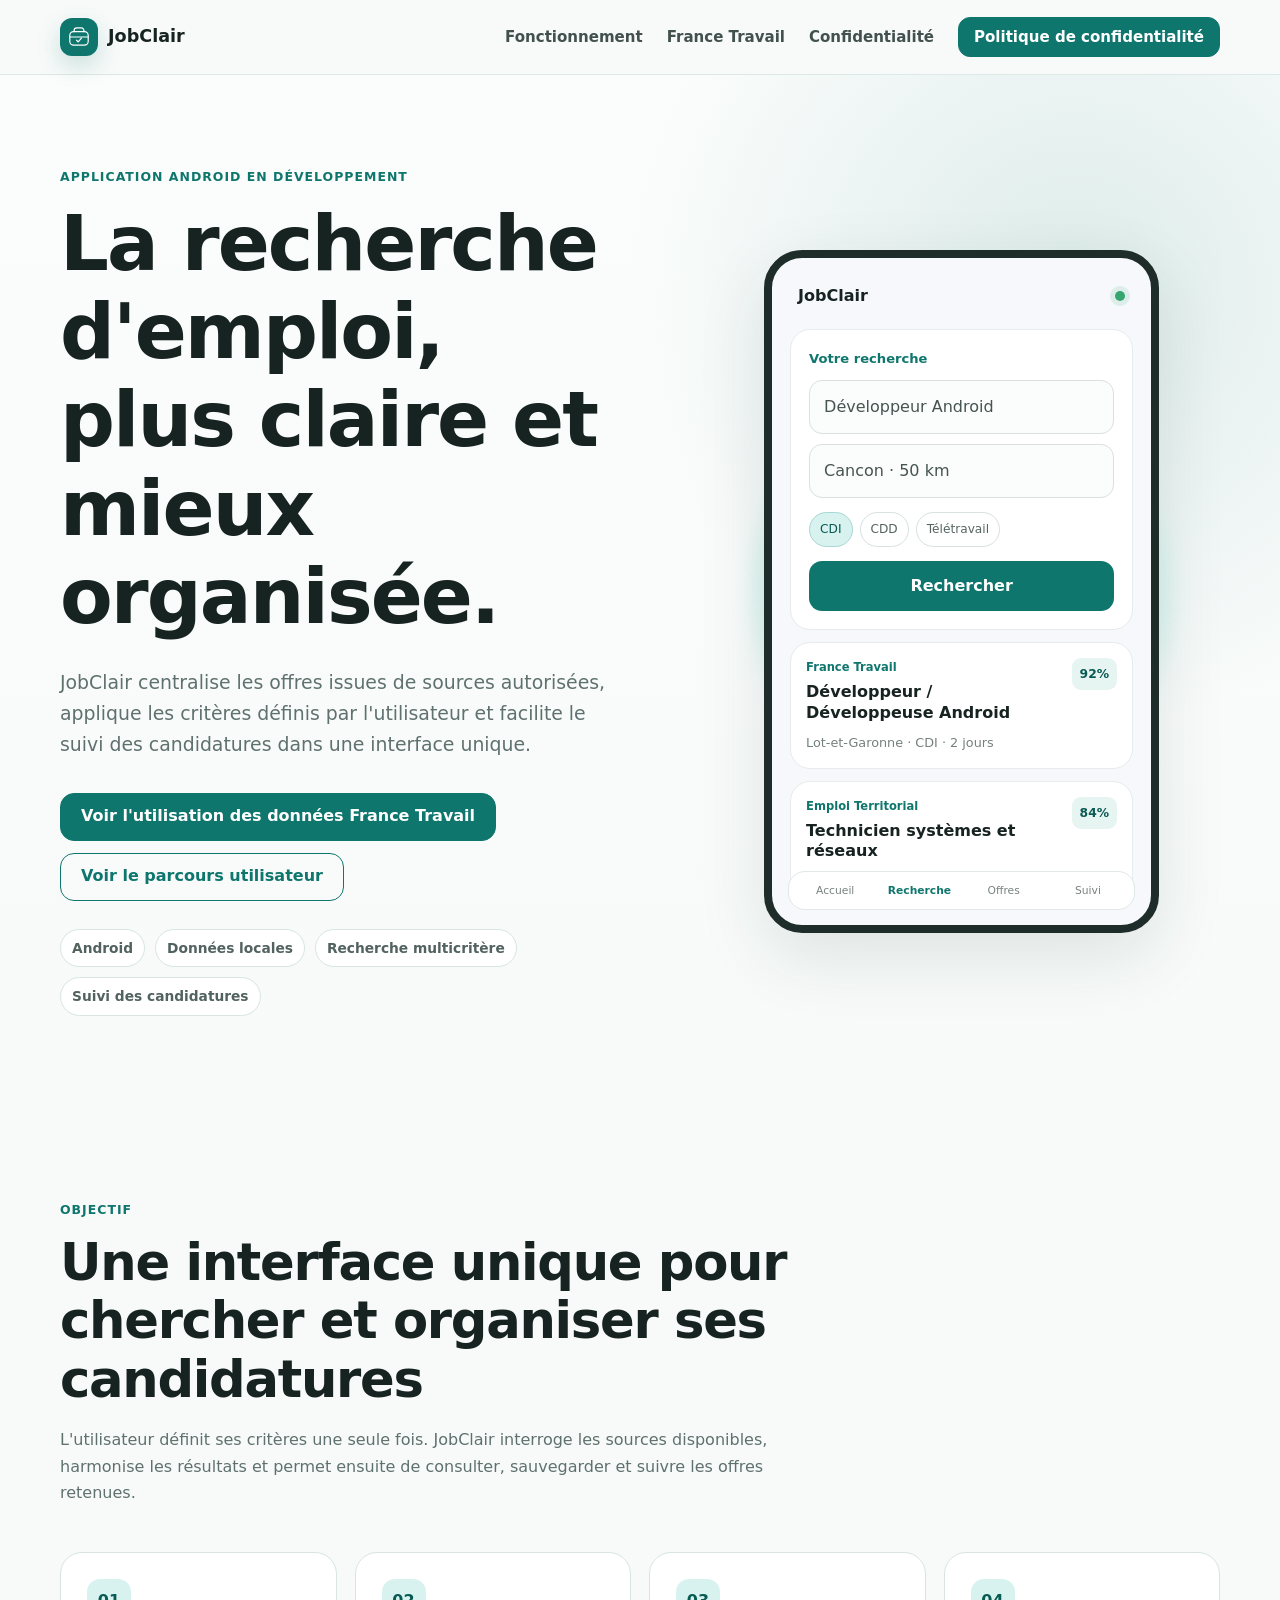
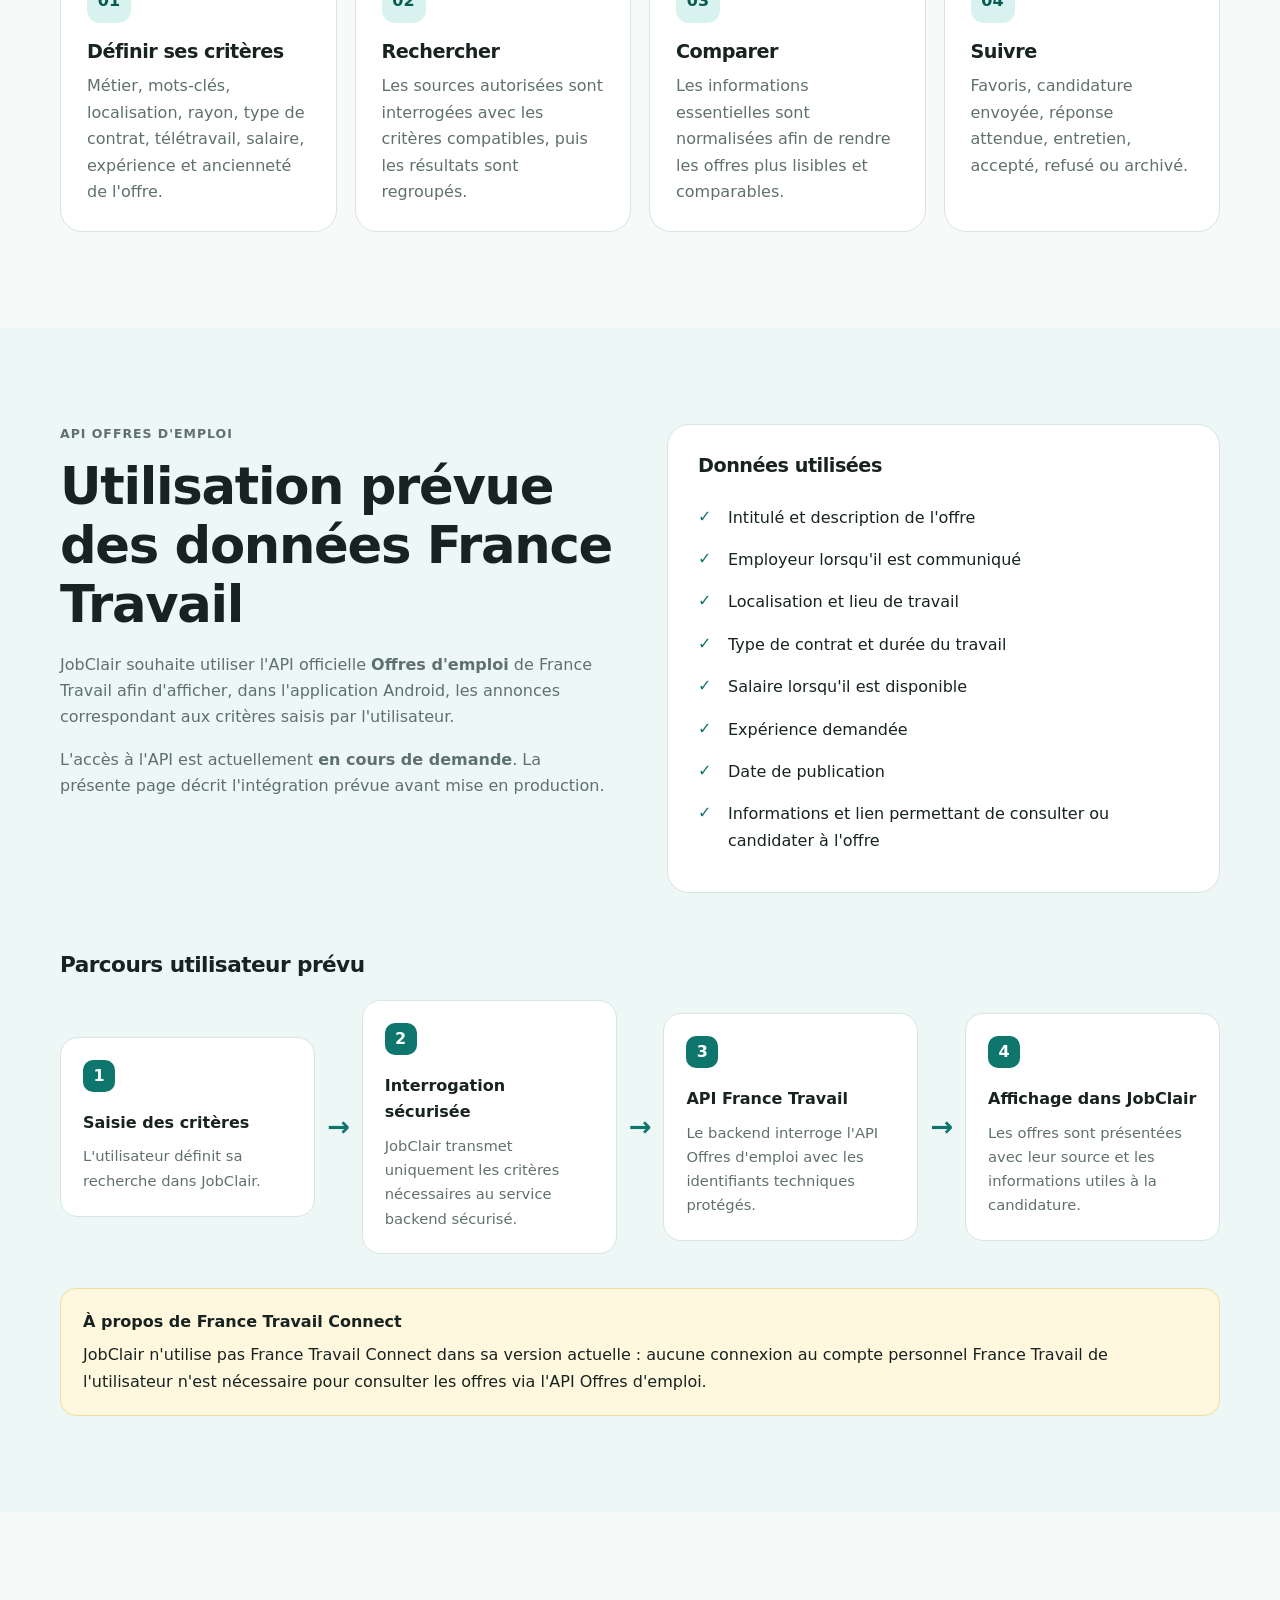
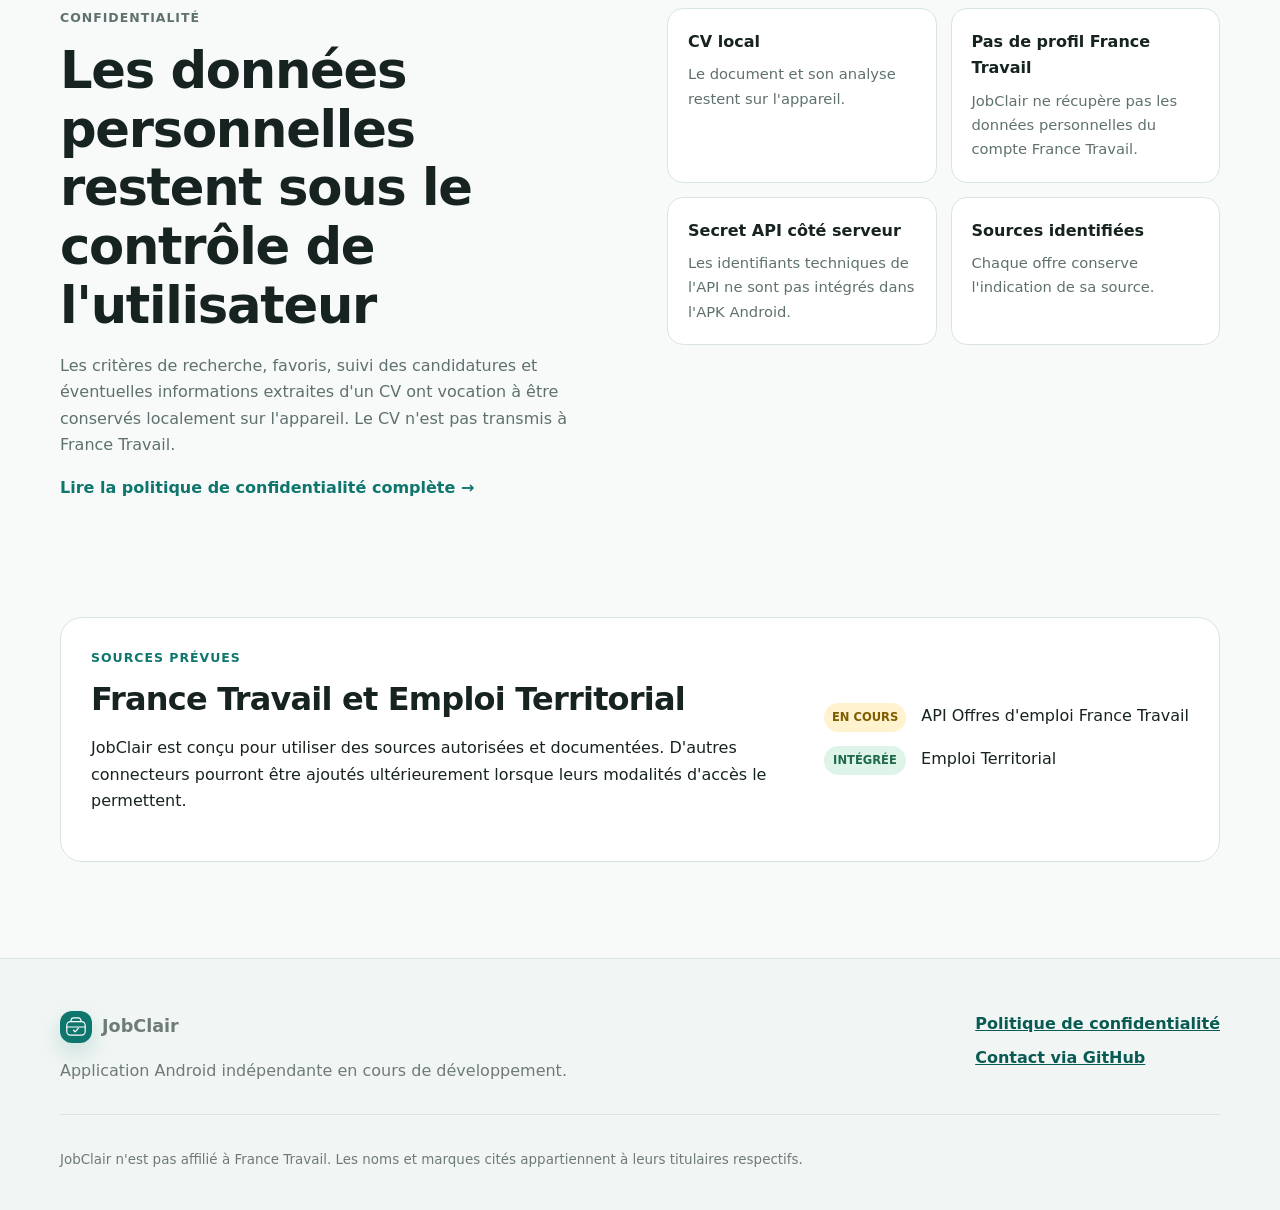
==== index.html @ 3739b8cf "Add files via upload" ====
<!doctype html>
<html lang="fr">
<head>
  <meta charset="utf-8" />
  <meta name="viewport" content="width=device-width, initial-scale=1" />
  <meta name="description" content="JobClair est une application Android en cours de développement destinée à centraliser, filtrer et suivre les offres d'emploi issues de sources autorisées." />
  <meta name="theme-color" content="#0F766E" />
  <meta property="og:title" content="JobClair — Assistant de recherche d'emploi" />
  <meta property="og:description" content="Une application Android pour centraliser, filtrer et suivre les offres d'emploi." />
  <meta property="og:type" content="website" />
  <title>JobClair — Assistant de recherche d'emploi</title>
  <link rel="icon" href="assets/favicon.svg" type="image/svg+xml" />
  <link rel="stylesheet" href="styles.css" />
</head>
<body>
  <a class="skip-link" href="#main">Aller au contenu</a>

  <header class="site-header">
    <div class="container nav">
      <a class="brand" href="./" aria-label="Accueil JobClair">
        <span class="brand-mark" aria-hidden="true">
          <svg viewBox="0 0 48 48" role="img">
            <path d="M15 14v-2.2A4.8 4.8 0 0 1 19.8 7h8.4A4.8 4.8 0 0 1 33 11.8V14" />
            <rect x="7" y="14" width="34" height="25" rx="7" />
            <path d="M7 24h34" />
            <path d="m19.5 30 3 3 6-7" />
          </svg>
        </span>
        <span>JobClair</span>
      </a>

      <nav aria-label="Navigation principale">
        <a href="#fonctionnement">Fonctionnement</a>
        <a href="#france-travail">France Travail</a>
        <a href="#confidentialite">Confidentialité</a>
        <a class="button button-small" href="privacy.html">Politique de confidentialité</a>
      </nav>
    </div>
  </header>

  <main id="main">
    <section class="hero">
      <div class="container hero-grid">
        <div>
          <p class="eyebrow">Application Android en développement</p>
          <h1>La recherche d'emploi, plus claire et mieux organisée.</h1>
          <p class="lead">
            JobClair centralise les offres issues de sources autorisées, applique les critères définis par l'utilisateur
            et facilite le suivi des candidatures dans une interface unique.
          </p>

          <div class="hero-actions">
            <a class="button" href="#france-travail">Voir l'utilisation des données France Travail</a>
            <a class="button button-secondary" href="#parcours">Voir le parcours utilisateur</a>
          </div>

          <div class="trust-row" aria-label="Caractéristiques principales">
            <span>Android</span>
            <span>Données locales</span>
            <span>Recherche multicritère</span>
            <span>Suivi des candidatures</span>
          </div>
        </div>

        <div class="phone-wrap" aria-label="Maquette de l'application JobClair">
          <div class="phone">
            <div class="phone-top">
              <span>JobClair</span>
              <span class="status-dot" title="Interface de démonstration"></span>
            </div>

            <div class="app-card">
              <p class="app-label">Votre recherche</p>
              <div class="fake-input">Développeur Android</div>
              <div class="fake-input">Cancon · 50 km</div>
              <div class="chip-row">
                <span class="chip active">CDI</span>
                <span class="chip">CDD</span>
                <span class="chip">Télétravail</span>
              </div>
              <div class="search-button">Rechercher</div>
            </div>

            <div class="result-card">
              <div>
                <p class="source">France Travail</p>
                <strong>Développeur / Développeuse Android</strong>
                <p class="meta">Lot-et-Garonne · CDI · 2 jours</p>
              </div>
              <span class="score">92%</span>
            </div>

            <div class="result-card">
              <div>
                <p class="source">Emploi Territorial</p>
                <strong>Technicien systèmes et réseaux</strong>
                <p class="meta">Nouvelle-Aquitaine · Temps complet</p>
              </div>
              <span class="score">84%</span>
            </div>

            <div class="bottom-nav">
              <span>Accueil</span>
              <span class="selected">Recherche</span>
              <span>Offres</span>
              <span>Suivi</span>
            </div>
          </div>
        </div>
      </div>
    </section>

    <section id="fonctionnement" class="section">
      <div class="container">
        <div class="section-heading">
          <p class="eyebrow">Objectif</p>
          <h2>Une interface unique pour chercher et organiser ses candidatures</h2>
          <p>
            L'utilisateur définit ses critères une seule fois. JobClair interroge les sources disponibles,
            harmonise les résultats et permet ensuite de consulter, sauvegarder et suivre les offres retenues.
          </p>
        </div>

        <div class="feature-grid">
          <article class="feature">
            <span class="number">01</span>
            <h3>Définir ses critères</h3>
            <p>Métier, mots-clés, localisation, rayon, type de contrat, télétravail, salaire, expérience et ancienneté de l'offre.</p>
          </article>
          <article class="feature">
            <span class="number">02</span>
            <h3>Rechercher</h3>
            <p>Les sources autorisées sont interrogées avec les critères compatibles, puis les résultats sont regroupés.</p>
          </article>
          <article class="feature">
            <span class="number">03</span>
            <h3>Comparer</h3>
            <p>Les informations essentielles sont normalisées afin de rendre les offres plus lisibles et comparables.</p>
          </article>
          <article class="feature">
            <span class="number">04</span>
            <h3>Suivre</h3>
            <p>Favoris, candidature envoyée, réponse attendue, entretien, accepté, refusé ou archivé.</p>
          </article>
        </div>
      </div>
    </section>

    <section id="france-travail" class="section section-tinted">
      <div class="container split">
        <div>
          <p class="eyebrow">API Offres d'emploi</p>
          <h2>Utilisation prévue des données France Travail</h2>
          <p>
            JobClair souhaite utiliser l'API officielle <strong>Offres d'emploi</strong> de France Travail afin
            d'afficher, dans l'application Android, les annonces correspondant aux critères saisis par l'utilisateur.
          </p>
          <p>
            L'accès à l'API est actuellement <strong>en cours de demande</strong>. La présente page décrit
            l'intégration prévue avant mise en production.
          </p>
        </div>

        <div class="info-card">
          <h3>Données utilisées</h3>
          <ul class="check-list">
            <li>Intitulé et description de l'offre</li>
            <li>Employeur lorsqu'il est communiqué</li>
            <li>Localisation et lieu de travail</li>
            <li>Type de contrat et durée du travail</li>
            <li>Salaire lorsqu'il est disponible</li>
            <li>Expérience demandée</li>
            <li>Date de publication</li>
            <li>Informations et lien permettant de consulter ou candidater à l'offre</li>
          </ul>
        </div>
      </div>

      <div class="container flow" id="parcours">
        <h3>Parcours utilisateur prévu</h3>
        <div class="flow-grid">
          <div class="flow-step">
            <span>1</span>
            <strong>Saisie des critères</strong>
            <p>L'utilisateur définit sa recherche dans JobClair.</p>
          </div>
          <div class="flow-arrow" aria-hidden="true">→</div>
          <div class="flow-step">
            <span>2</span>
            <strong>Interrogation sécurisée</strong>
            <p>JobClair transmet uniquement les critères nécessaires au service backend sécurisé.</p>
          </div>
          <div class="flow-arrow" aria-hidden="true">→</div>
          <div class="flow-step">
            <span>3</span>
            <strong>API France Travail</strong>
            <p>Le backend interroge l'API Offres d'emploi avec les identifiants techniques protégés.</p>
          </div>
          <div class="flow-arrow" aria-hidden="true">→</div>
          <div class="flow-step">
            <span>4</span>
            <strong>Affichage dans JobClair</strong>
            <p>Les offres sont présentées avec leur source et les informations utiles à la candidature.</p>
          </div>
        </div>
      </div>

      <div class="container notice">
        <strong>À propos de France Travail Connect</strong>
        <p>
          JobClair n'utilise pas France Travail Connect dans sa version actuelle : aucune connexion au compte personnel
          France Travail de l'utilisateur n'est nécessaire pour consulter les offres via l'API Offres d'emploi.
        </p>
      </div>
    </section>

    <section id="confidentialite" class="section">
      <div class="container split">
        <div>
          <p class="eyebrow">Confidentialité</p>
          <h2>Les données personnelles restent sous le contrôle de l'utilisateur</h2>
          <p>
            Les critères de recherche, favoris, suivi des candidatures et éventuelles informations extraites d'un CV
            ont vocation à être conservés localement sur l'appareil. Le CV n'est pas transmis à France Travail.
          </p>
          <a class="text-link" href="privacy.html">Lire la politique de confidentialité complète →</a>
        </div>

        <div class="privacy-grid">
          <div class="mini-card">
            <strong>CV local</strong>
            <p>Le document et son analyse restent sur l'appareil.</p>
          </div>
          <div class="mini-card">
            <strong>Pas de profil France Travail</strong>
            <p>JobClair ne récupère pas les données personnelles du compte France Travail.</p>
          </div>
          <div class="mini-card">
            <strong>Secret API côté serveur</strong>
            <p>Les identifiants techniques de l'API ne sont pas intégrés dans l'APK Android.</p>
          </div>
          <div class="mini-card">
            <strong>Sources identifiées</strong>
            <p>Chaque offre conserve l'indication de sa source.</p>
          </div>
        </div>
      </div>
    </section>

    <section class="section compact-section">
      <div class="container source-card">
        <div>
          <p class="eyebrow">Sources prévues</p>
          <h2>France Travail et Emploi Territorial</h2>
          <p>
            JobClair est conçu pour utiliser des sources autorisées et documentées. D'autres connecteurs pourront être ajoutés
            ultérieurement lorsque leurs modalités d'accès le permettent.
          </p>
        </div>
        <div class="status-list">
          <div><span class="badge pending">En cours</span> API Offres d'emploi France Travail</div>
          <div><span class="badge ready">Intégrée</span> Emploi Territorial</div>
        </div>
      </div>
    </section>
  </main>

  <footer class="footer">
    <div class="container footer-grid">
      <div>
        <a class="brand" href="./">
          <span class="brand-mark small" aria-hidden="true">
            <svg viewBox="0 0 48 48">
              <path d="M15 14v-2.2A4.8 4.8 0 0 1 19.8 7h8.4A4.8 4.8 0 0 1 33 11.8V14" />
              <rect x="7" y="14" width="34" height="25" rx="7" />
              <path d="M7 24h34" />
              <path d="m19.5 30 3 3 6-7" />
            </svg>
          </span>
          <span>JobClair</span>
        </a>
        <p>Application Android indépendante en cours de développement.</p>
      </div>
      <div class="footer-links">
        <a href="privacy.html">Politique de confidentialité</a>
        <a href="https://github.com/OzyXel" rel="noopener noreferrer">Contact via GitHub</a>
      </div>
    </div>
    <div class="container legal">
      <p>
        JobClair n'est pas affilié à France Travail. Les noms et marques cités appartiennent à leurs titulaires respectifs.
      </p>
    </div>
  </footer>
</body>
</html>
---- styles.css ----
:root {
  --bg: #f7faf9;
  --surface: #ffffff;
  --surface-soft: #edf7f5;
  --surface-blue: #eef4ff;
  --text: #172321;
  --muted: #5f716e;
  --border: #d8e5e2;
  --brand: #0f766e;
  --brand-dark: #0a5a54;
  --brand-light: #d8f3ef;
  --blue: #315b9b;
  --shadow: 0 24px 70px rgba(20, 50, 46, .11);
  --radius: 22px;
  --max: 1160px;
}

* { box-sizing: border-box; }

html {
  scroll-behavior: smooth;
  scroll-padding-top: 90px;
}

body {
  margin: 0;
  font-family: Inter, ui-sans-serif, system-ui, -apple-system, BlinkMacSystemFont, "Segoe UI", sans-serif;
  color: var(--text);
  background: var(--bg);
  line-height: 1.65;
  -webkit-font-smoothing: antialiased;
}

a { color: inherit; }

.container {
  width: min(calc(100% - 40px), var(--max));
  margin-inline: auto;
}

.skip-link {
  position: absolute;
  top: -100px;
  left: 16px;
  z-index: 999;
  background: var(--text);
  color: white;
  padding: 10px 16px;
  border-radius: 10px;
}

.skip-link:focus { top: 16px; }

.site-header {
  position: sticky;
  top: 0;
  z-index: 100;
  backdrop-filter: blur(16px);
  background: rgba(247, 250, 249, .88);
  border-bottom: 1px solid rgba(216, 229, 226, .8);
}

.nav {
  min-height: 74px;
  display: flex;
  align-items: center;
  justify-content: space-between;
  gap: 20px;
}

.brand {
  display: inline-flex;
  align-items: center;
  gap: 10px;
  text-decoration: none;
  font-weight: 800;
  font-size: 1.1rem;
}

.brand-mark {
  width: 38px;
  height: 38px;
  border-radius: 12px;
  background: var(--brand);
  display: grid;
  place-items: center;
  box-shadow: 0 10px 24px rgba(15, 118, 110, .2);
}

.brand-mark.small {
  width: 32px;
  height: 32px;
}

.brand-mark svg {
  width: 26px;
  height: 26px;
  fill: none;
  stroke: white;
  stroke-width: 2.2;
  stroke-linecap: round;
  stroke-linejoin: round;
}

.nav nav {
  display: flex;
  gap: 24px;
  align-items: center;
}

.nav nav a {
  text-decoration: none;
  color: #42514e;
  font-weight: 650;
  font-size: .94rem;
}

.nav nav a:hover { color: var(--brand); }

.button {
  display: inline-flex;
  align-items: center;
  justify-content: center;
  min-height: 48px;
  padding: 0 20px;
  border-radius: 14px;
  background: var(--brand);
  color: white !important;
  text-decoration: none;
  font-weight: 750;
  border: 1px solid var(--brand);
  transition: .2s ease;
}

.button:hover {
  background: var(--brand-dark);
  transform: translateY(-1px);
}

.button-secondary {
  background: transparent;
  color: var(--brand) !important;
}

.button-secondary:hover {
  background: var(--brand-light);
}

.button-small {
  min-height: 40px;
  padding: 0 15px;
  border-radius: 12px;
}

.hero {
  padding: 92px 0 88px;
  overflow: hidden;
  background:
    radial-gradient(circle at 84% 20%, rgba(15, 118, 110, .12), transparent 28rem),
    linear-gradient(180deg, #fbfdfc 0%, var(--bg) 100%);
}

.hero-grid {
  display: grid;
  grid-template-columns: 1.05fr .95fr;
  align-items: center;
  gap: 72px;
}

.eyebrow {
  margin: 0 0 12px;
  color: var(--brand);
  font-weight: 800;
  letter-spacing: .08em;
  text-transform: uppercase;
  font-size: .78rem;
}

h1, h2, h3 {
  line-height: 1.15;
  letter-spacing: -.025em;
}

h1 {
  margin: 0;
  max-width: 760px;
  font-size: clamp(2.8rem, 6vw, 5.4rem);
}

h2 {
  margin: 0 0 18px;
  font-size: clamp(2rem, 4vw, 3.25rem);
}

h3 {
  font-size: 1.2rem;
}

.lead {
  margin: 26px 0 0;
  font-size: 1.18rem;
  color: var(--muted);
  max-width: 700px;
}

.hero-actions {
  display: flex;
  flex-wrap: wrap;
  gap: 12px;
  margin-top: 32px;
}

.trust-row {
  display: flex;
  flex-wrap: wrap;
  gap: 10px;
  margin-top: 28px;
}

.trust-row span {
  padding: 7px 11px;
  background: white;
  border: 1px solid var(--border);
  border-radius: 999px;
  color: #52625f;
  font-size: .86rem;
  font-weight: 650;
}

.phone-wrap {
  display: grid;
  place-items: center;
  position: relative;
}

.phone-wrap::before {
  content: "";
  position: absolute;
  width: 420px;
  height: 420px;
  background: var(--brand-light);
  border-radius: 50%;
  filter: blur(10px);
  opacity: .9;
}

.phone {
  width: min(100%, 395px);
  min-height: 680px;
  position: relative;
  z-index: 1;
  padding: 18px;
  border: 8px solid #1e2c2a;
  border-radius: 38px;
  background: #f6f8fb;
  box-shadow: var(--shadow);
}

.phone-top {
  display: flex;
  justify-content: space-between;
  align-items: center;
  padding: 7px 8px 20px;
  font-weight: 800;
}

.status-dot {
  width: 10px;
  height: 10px;
  border-radius: 50%;
  background: #37a56f;
  box-shadow: 0 0 0 5px rgba(55, 165, 111, .13);
}

.app-card, .result-card {
  border-radius: 20px;
  background: white;
  border: 1px solid #e5eceb;
}

.app-card {
  padding: 18px;
}

.app-label, .source {
  margin: 0 0 10px;
  font-weight: 800;
  color: var(--brand);
  font-size: .82rem;
}

.fake-input {
  padding: 13px 14px;
  margin-top: 10px;
  border: 1px solid #d9e1e0;
  border-radius: 13px;
  color: #465451;
  background: #fbfcfc;
}

.chip-row {
  display: flex;
  flex-wrap: wrap;
  gap: 7px;
  margin: 14px 0;
}

.chip {
  padding: 6px 10px;
  border: 1px solid #d7e1df;
  border-radius: 999px;
  font-size: .76rem;
  color: #566562;
}

.chip.active {
  color: var(--brand-dark);
  border-color: #a7d7d1;
  background: var(--brand-light);
}

.search-button {
  margin-top: 12px;
  text-align: center;
  color: white;
  background: var(--brand);
  padding: 12px;
  border-radius: 13px;
  font-weight: 800;
}

.result-card {
  margin-top: 12px;
  padding: 15px;
  display: flex;
  align-items: flex-start;
  justify-content: space-between;
  gap: 14px;
}

.result-card strong {
  display: block;
  line-height: 1.3;
}

.meta {
  margin: 8px 0 0;
  color: #75817f;
  font-size: .8rem;
}

.result-card .source {
  margin-bottom: 5px;
  font-size: .72rem;
}

.score {
  flex: 0 0 auto;
  padding: 6px 8px;
  border-radius: 9px;
  background: #e7f5f2;
  color: var(--brand-dark);
  font-weight: 850;
  font-size: .77rem;
}

.bottom-nav {
  position: absolute;
  inset: auto 16px 15px;
  display: grid;
  grid-template-columns: repeat(4, 1fr);
  gap: 4px;
  background: white;
  padding: 10px 6px;
  border-radius: 17px;
  border: 1px solid #e1e8e7;
  color: #77827f;
  font-size: .67rem;
  text-align: center;
}

.bottom-nav .selected {
  color: var(--brand);
  font-weight: 800;
}

.section {
  padding: 96px 0;
}

.section-tinted {
  background: var(--surface-soft);
}

.section-heading {
  max-width: 780px;
  margin-bottom: 46px;
}

.section-heading > p:last-child,
.split > div > p {
  color: var(--muted);
}

.feature-grid {
  display: grid;
  grid-template-columns: repeat(4, 1fr);
  gap: 18px;
}

.feature {
  background: var(--surface);
  padding: 26px;
  border: 1px solid var(--border);
  border-radius: var(--radius);
}

.feature h3 { margin: 18px 0 10px; }

.feature p {
  margin: 0;
  color: var(--muted);
}

.number {
  display: inline-grid;
  place-items: center;
  width: 44px;
  height: 44px;
  border-radius: 13px;
  background: var(--brand-light);
  color: var(--brand-dark);
  font-weight: 900;
}

.split {
  display: grid;
  grid-template-columns: 1fr 1fr;
  gap: 54px;
  align-items: start;
}

.info-card, .source-card {
  padding: 30px;
  border-radius: var(--radius);
  background: white;
  border: 1px solid var(--border);
}

.info-card h3 { margin-top: 0; }

.check-list {
  list-style: none;
  padding: 0;
  margin: 0;
}

.check-list li {
  position: relative;
  padding: 8px 0 8px 30px;
}

.check-list li::before {
  content: "✓";
  position: absolute;
  left: 0;
  top: 7px;
  color: var(--brand);
  font-weight: 900;
}

.flow {
  margin-top: 60px;
}

.flow > h3 {
  margin-bottom: 22px;
  font-size: 1.35rem;
}

.flow-grid {
  display: grid;
  grid-template-columns: 1fr auto 1fr auto 1fr auto 1fr;
  gap: 12px;
  align-items: center;
}

.flow-step {
  min-height: 180px;
  padding: 22px;
  background: white;
  border: 1px solid var(--border);
  border-radius: 18px;
}

.flow-step span {
  display: grid;
  place-items: center;
  width: 32px;
  height: 32px;
  border-radius: 10px;
  background: var(--brand);
  color: white;
  font-weight: 900;
  margin-bottom: 18px;
}

.flow-step strong {
  display: block;
  margin-bottom: 8px;
}

.flow-step p {
  margin: 0;
  color: var(--muted);
  font-size: .92rem;
}

.flow-arrow {
  color: var(--brand);
  font-size: 1.7rem;
  font-weight: 900;
}

.notice {
  margin-top: 34px;
  padding: 20px 22px;
  border-radius: 16px;
  background: #fff8df;
  border: 1px solid #f1dfa1;
}

.notice p { margin: 7px 0 0; }

.privacy-grid {
  display: grid;
  grid-template-columns: 1fr 1fr;
  gap: 14px;
}

.mini-card {
  padding: 20px;
  background: white;
  border: 1px solid var(--border);
  border-radius: 16px;
}

.mini-card p {
  margin: 7px 0 0;
  color: var(--muted);
  font-size: .92rem;
}

.text-link {
  color: var(--brand);
  font-weight: 800;
  text-decoration: none;
}

.compact-section {
  padding-top: 20px;
}

.source-card {
  display: grid;
  grid-template-columns: 1fr auto;
  gap: 40px;
  align-items: center;
}

.source-card h2 { font-size: 2rem; }

.status-list {
  display: grid;
  gap: 14px;
  min-width: 320px;
}

.badge {
  display: inline-block;
  min-width: 82px;
  margin-right: 10px;
  padding: 5px 8px;
  border-radius: 999px;
  text-align: center;
  font-size: .72rem;
  font-weight: 900;
  text-transform: uppercase;
}

.badge.pending {
  background: #fff2cf;
  color: #805c00;
}

.badge.ready {
  background: #dff4e9;
  color: #1e6a49;
}

.footer {
  padding: 52px 0 26px;
  color: #6e7b78;
  border-top: 1px solid var(--border);
  background: #f1f6f4;
}

.footer-grid {
  display: flex;
  justify-content: space-between;
  gap: 28px;
}

.footer-grid p {
  margin: 10px 0 0;
}

.footer-links {
  display: flex;
  flex-direction: column;
  gap: 8px;
}

.footer-links a {
  color: var(--brand-dark);
  font-weight: 700;
}

.legal {
  margin-top: 30px;
  padding-top: 20px;
  border-top: 1px solid var(--border);
  font-size: .84rem;
}

.policy-main {
  padding: 70px 0 100px;
}

.policy {
  max-width: 850px;
}

.policy h1 {
  font-size: clamp(2.8rem, 6vw, 4.6rem);
}

.policy h2 {
  margin-top: 44px;
  margin-bottom: 12px;
  font-size: 1.6rem;
}

.policy p {
  color: #52615e;
}

.policy a {
  color: var(--brand);
  font-weight: 700;
}

@media (max-width: 980px) {
  .nav nav a:not(.button) { display: none; }

  .hero-grid,
  .split {
    grid-template-columns: 1fr;
  }

  .hero-grid { gap: 50px; }

  .feature-grid {
    grid-template-columns: 1fr 1fr;
  }

  .flow-grid {
    grid-template-columns: 1fr;
  }

  .flow-arrow {
    transform: rotate(90deg);
    justify-self: center;
  }

  .source-card {
    grid-template-columns: 1fr;
  }

  .status-list {
    min-width: 0;
  }
}

@media (max-width: 640px) {
  .container {
    width: min(calc(100% - 28px), var(--max));
  }

  .site-header .button-small {
    display: none;
  }

  .nav { min-height: 66px; }

  .hero {
    padding: 64px 0;
  }

  .hero-actions {
    flex-direction: column;
  }

  .hero-actions .button {
    width: 100%;
  }

  .phone {
    min-height: 640px;
  }

  .section {
    padding: 70px 0;
  }

  .feature-grid,
  .privacy-grid {
    grid-template-columns: 1fr;
  }

  .footer-grid {
    flex-direction: column;
  }
}

@media (prefers-reduced-motion: reduce) {
  html { scroll-behavior: auto; }
  *, *::before, *::after {
    transition-duration: 0.01ms !important;
    animation-duration: 0.01ms !important;
    animation-iteration-count: 1 !important;
  }
}
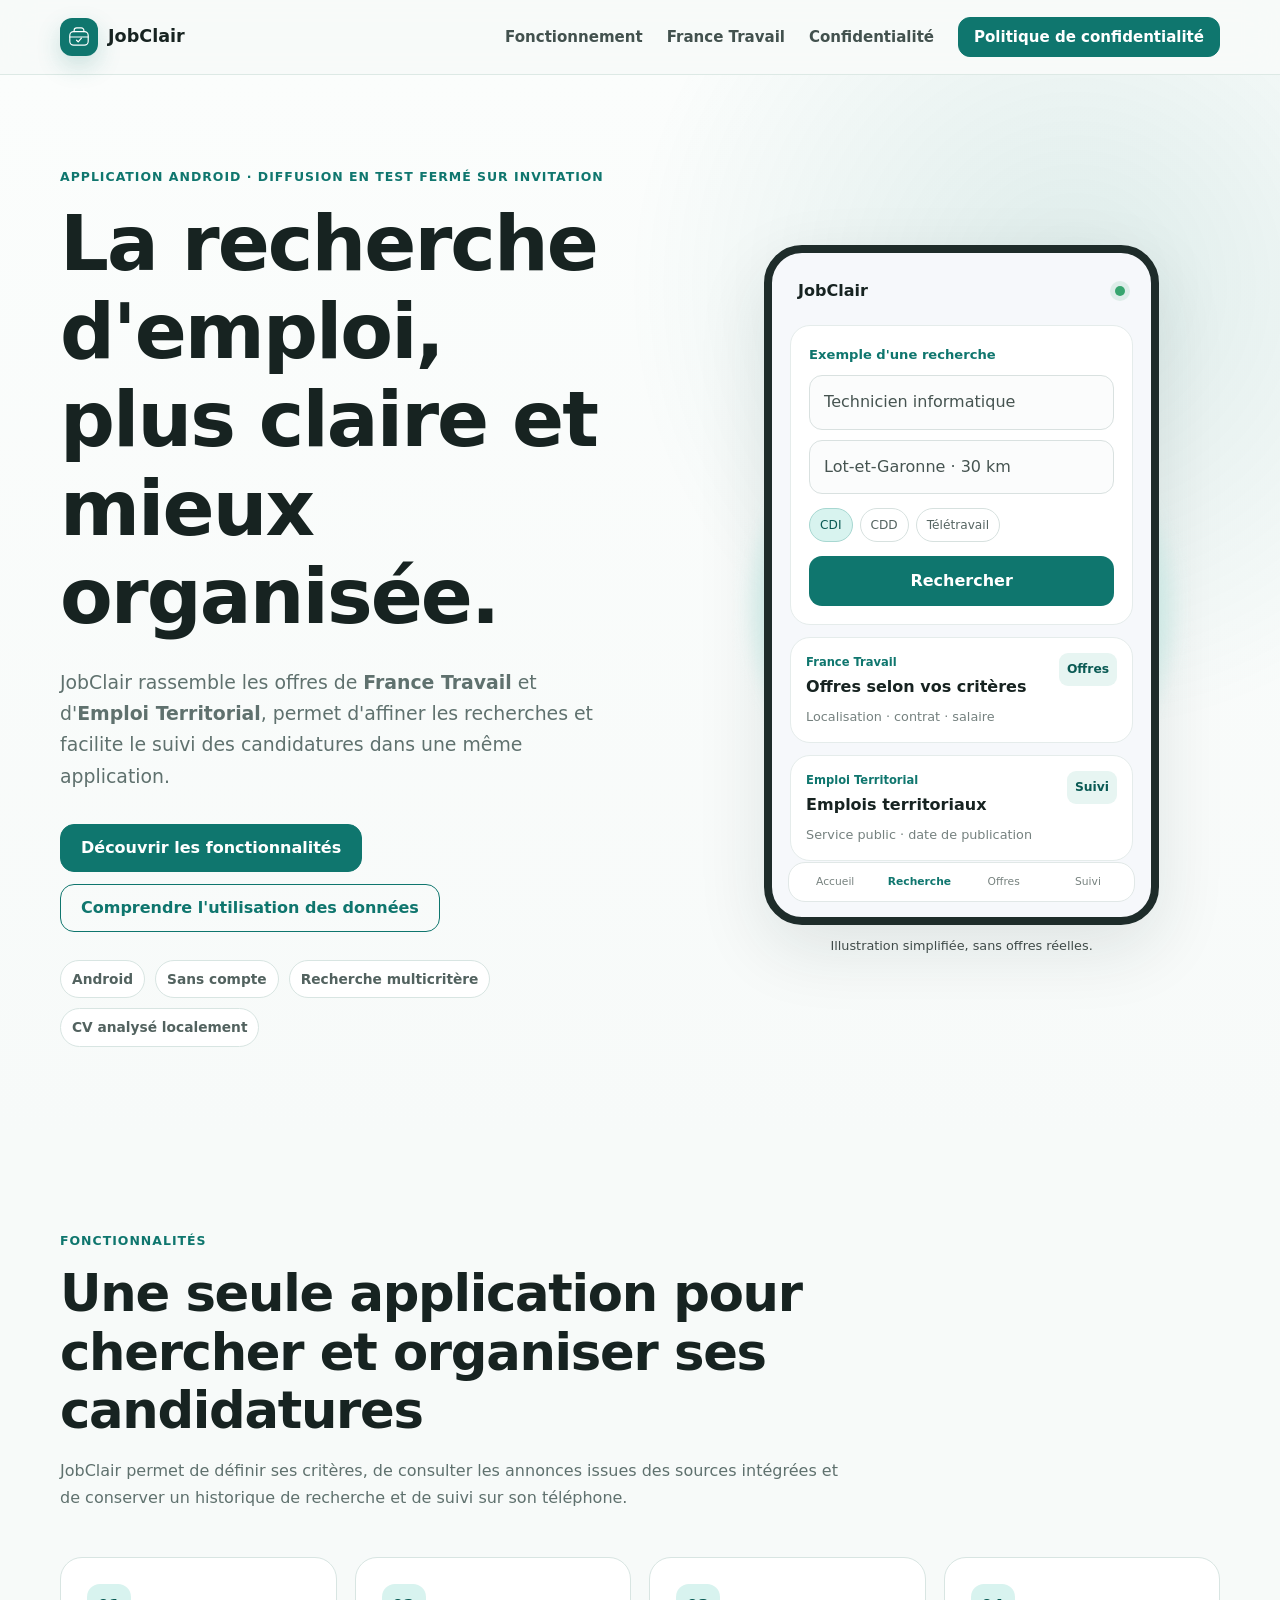
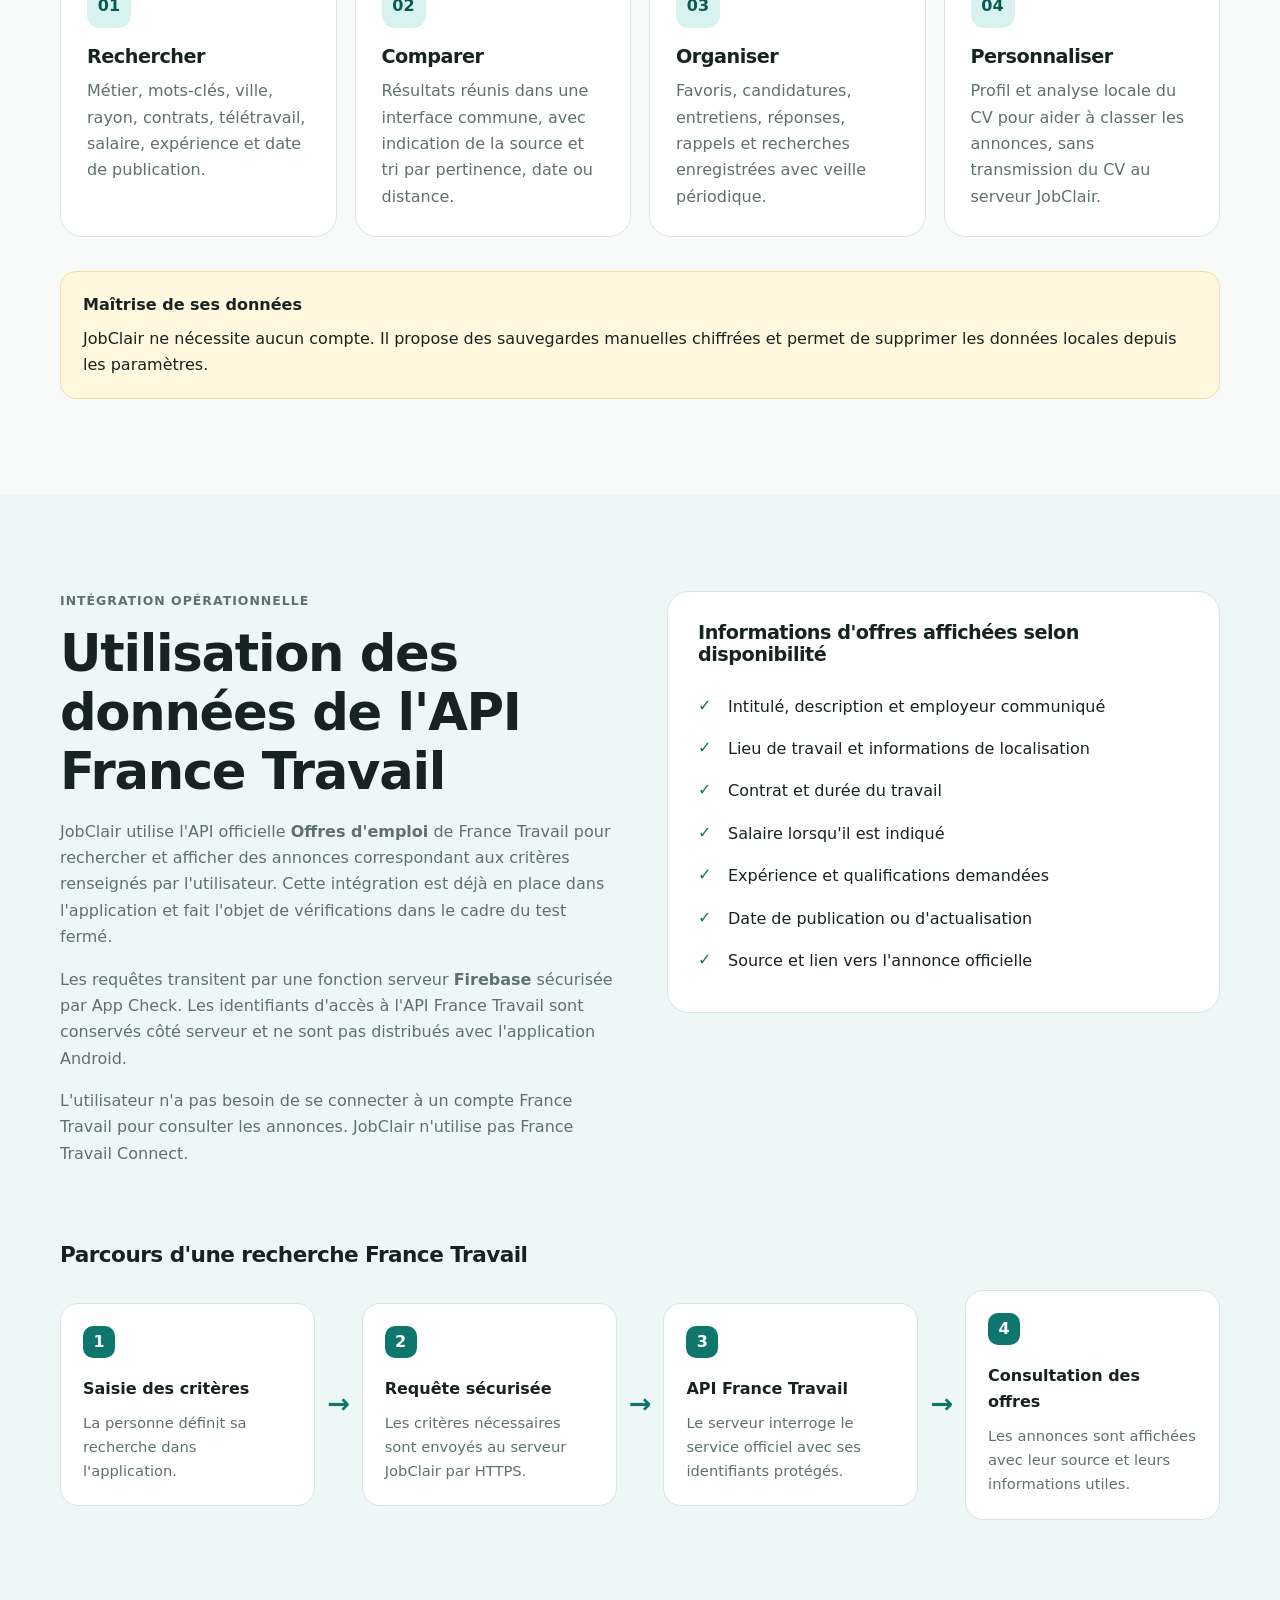
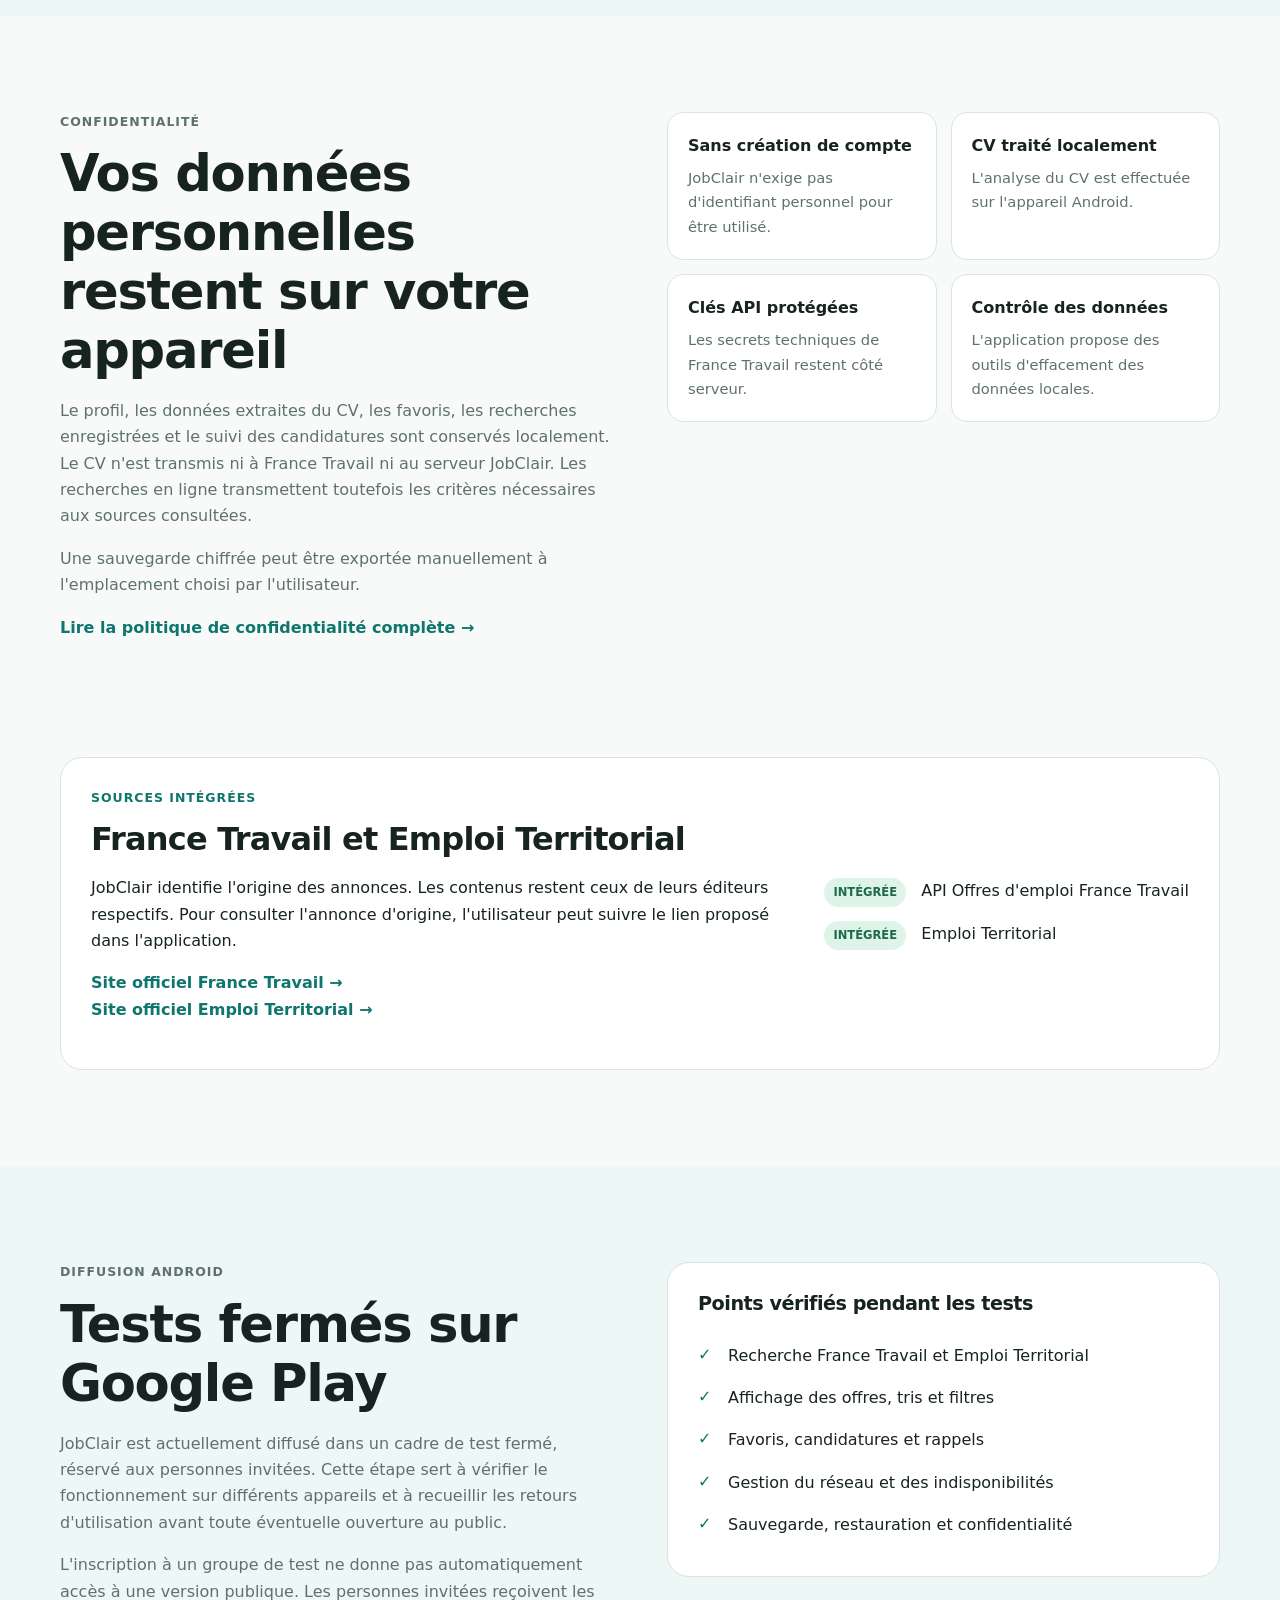
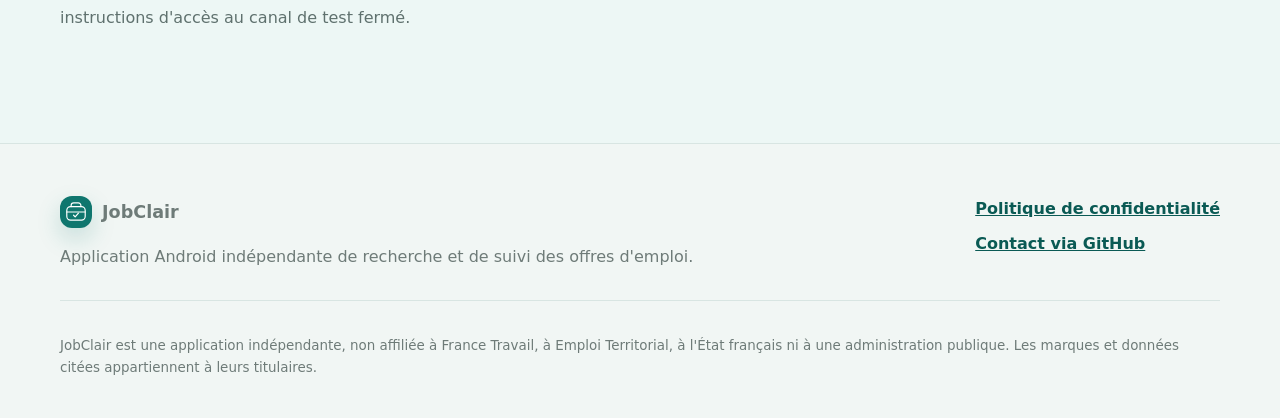
==== commit e9855bd6: "Update index.html" ====
--- a/index.html
+++ b/index.html
@@ -1,16 +1,20 @@
 <!doctype html>
 <html lang="fr">
 <head>
-  <meta charset="utf-8" />
-  <meta name="viewport" content="width=device-width, initial-scale=1" />
-  <meta name="description" content="JobClair est une application Android en cours de développement destinée à centraliser, filtrer et suivre les offres d'emploi issues de sources autorisées." />
-  <meta name="theme-color" content="#0F766E" />
-  <meta property="og:title" content="JobClair — Assistant de recherche d'emploi" />
-  <meta property="og:description" content="Une application Android pour centraliser, filtrer et suivre les offres d'emploi." />
-  <meta property="og:type" content="website" />
-  <title>JobClair — Assistant de recherche d'emploi</title>
-  <link rel="icon" href="assets/favicon.svg" type="image/svg+xml" />
-  <link rel="stylesheet" href="styles.css" />
+  <meta charset="utf-8">
+  <meta name="viewport" content="width=device-width, initial-scale=1">
+  <meta name="description" content="JobClair est une application Android indépendante pour rechercher des offres d'emploi France Travail et Emploi Territorial, enregistrer ses favoris et suivre ses candidatures, sans créer de compte.">
+  <meta name="theme-color" content="#0F766E">
+  <meta name="color-scheme" content="light">
+  <meta property="og:locale" content="fr_FR">
+  <meta property="og:type" content="website">
+  <meta property="og:title" content="JobClair — Recherche d'emploi sur Android">
+  <meta property="og:description" content="Rechercher, comparer et suivre les offres d'emploi France Travail et Emploi Territorial depuis une seule application Android.">
+  <meta property="og:url" content="https://ozyxel.github.io/jobclair/">
+  <link rel="canonical" href="https://ozyxel.github.io/jobclair/">
+  <link rel="icon" href="assets/favicon.svg" type="image/svg+xml">
+  <link rel="stylesheet" href="styles.css">
+  <title>JobClair — Recherche d'emploi sur Android</title>
 </head>
 <body>
   <a class="skip-link" href="#main">Aller au contenu</a>
@@ -19,16 +23,15 @@
     <div class="container nav">
       <a class="brand" href="./" aria-label="Accueil JobClair">
         <span class="brand-mark" aria-hidden="true">
-          <svg viewBox="0 0 48 48" role="img">
-            <path d="M15 14v-2.2A4.8 4.8 0 0 1 19.8 7h8.4A4.8 4.8 0 0 1 33 11.8V14" />
-            <rect x="7" y="14" width="34" height="25" rx="7" />
-            <path d="M7 24h34" />
-            <path d="m19.5 30 3 3 6-7" />
+          <svg viewBox="0 0 48 48" role="img" focusable="false">
+            <path d="M15 14v-2.2A4.8 4.8 0 0 1 19.8 7h8.4A4.8 4.8 0 0 1 33 11.8V14"></path>
+            <rect x="7" y="14" width="34" height="25" rx="7"></rect>
+            <path d="M7 24h34"></path>
+            <path d="m19.5 30 3 3 6-7"></path>
           </svg>
         </span>
         <span>JobClair</span>
       </a>
-
       <nav aria-label="Navigation principale">
         <a href="#fonctionnement">Fonctionnement</a>
         <a href="#france-travail">France Travail</a>
@@ -39,40 +42,37 @@
   </header>
 
   <main id="main">
-    <section class="hero">
+    <section class="hero" aria-labelledby="titre-accueil">
       <div class="container hero-grid">
         <div>
-          <p class="eyebrow">Application Android en développement</p>
-          <h1>La recherche d'emploi, plus claire et mieux organisée.</h1>
+          <p class="eyebrow">Application Android · Diffusion en test fermé sur invitation</p>
+          <h1 id="titre-accueil">La recherche d'emploi, plus claire et mieux organisée.</h1>
           <p class="lead">
-            JobClair centralise les offres issues de sources autorisées, applique les critères définis par l'utilisateur
-            et facilite le suivi des candidatures dans une interface unique.
-          </p>
-
+            JobClair rassemble les offres de <strong>France Travail</strong> et d'<strong>Emploi Territorial</strong>,
+            permet d'affiner les recherches et facilite le suivi des candidatures dans une même application.
+          </p>
           <div class="hero-actions">
-            <a class="button" href="#france-travail">Voir l'utilisation des données France Travail</a>
-            <a class="button button-secondary" href="#parcours">Voir le parcours utilisateur</a>
-          </div>
-
+            <a class="button" href="#fonctionnement">Découvrir les fonctionnalités</a>
+            <a class="button button-secondary" href="#france-travail">Comprendre l'utilisation des données</a>
+          </div>
           <div class="trust-row" aria-label="Caractéristiques principales">
             <span>Android</span>
-            <span>Données locales</span>
+            <span>Sans compte</span>
             <span>Recherche multicritère</span>
-            <span>Suivi des candidatures</span>
-          </div>
-        </div>
-
-        <div class="phone-wrap" aria-label="Maquette de l'application JobClair">
+            <span>CV analysé localement</span>
+          </div>
+        </div>
+
+        <div class="phone-wrap" aria-label="Illustration de l'interface JobClair, exemple fictif">
           <div class="phone">
             <div class="phone-top">
               <span>JobClair</span>
-              <span class="status-dot" title="Interface de démonstration"></span>
-            </div>
-
+              <span class="status-dot" aria-hidden="true"></span>
+            </div>
             <div class="app-card">
-              <p class="app-label">Votre recherche</p>
-              <div class="fake-input">Développeur Android</div>
-              <div class="fake-input">Cancon · 50 km</div>
+              <p class="app-label">Exemple d'une recherche</p>
+              <div class="fake-input">Technicien informatique</div>
+              <div class="fake-input">Lot-et-Garonne · 30 km</div>
               <div class="chip-row">
                 <span class="chip active">CDI</span>
                 <span class="chip">CDD</span>
@@ -80,25 +80,22 @@
               </div>
               <div class="search-button">Rechercher</div>
             </div>
-
             <div class="result-card">
               <div>
                 <p class="source">France Travail</p>
-                <strong>Développeur / Développeuse Android</strong>
-                <p class="meta">Lot-et-Garonne · CDI · 2 jours</p>
+                <strong>Offres selon vos critères</strong>
+                <p class="meta">Localisation · contrat · salaire</p>
               </div>
-              <span class="score">92%</span>
-            </div>
-
+              <span class="score">Offres</span>
+            </div>
             <div class="result-card">
               <div>
                 <p class="source">Emploi Territorial</p>
-                <strong>Technicien systèmes et réseaux</strong>
-                <p class="meta">Nouvelle-Aquitaine · Temps complet</p>
+                <strong>Emplois territoriaux</strong>
+                <p class="meta">Service public · date de publication</p>
               </div>
-              <span class="score">84%</span>
-            </div>
-
+              <span class="score">Suivi</span>
+            </div>
             <div class="bottom-nav">
               <span>Accueil</span>
               <span class="selected">Recherche</span>
@@ -106,160 +103,191 @@
               <span>Suivi</span>
             </div>
           </div>
-        </div>
-      </div>
-    </section>
-
-    <section id="fonctionnement" class="section">
+          <p style="text-align:center;font-size:.8rem;opacity:.8;margin-top:10px">Illustration simplifiée, sans offres réelles.</p>
+        </div>
+      </div>
+    </section>
+
+    <section id="fonctionnement" class="section" aria-labelledby="titre-fonctionnement">
       <div class="container">
         <div class="section-heading">
-          <p class="eyebrow">Objectif</p>
-          <h2>Une interface unique pour chercher et organiser ses candidatures</h2>
-          <p>
-            L'utilisateur définit ses critères une seule fois. JobClair interroge les sources disponibles,
-            harmonise les résultats et permet ensuite de consulter, sauvegarder et suivre les offres retenues.
-          </p>
-        </div>
-
+          <p class="eyebrow">Fonctionnalités</p>
+          <h2 id="titre-fonctionnement">Une seule application pour chercher et organiser ses candidatures</h2>
+          <p>
+            JobClair permet de définir ses critères, de consulter les annonces issues des sources intégrées
+            et de conserver un historique de recherche et de suivi sur son téléphone.
+          </p>
+        </div>
         <div class="feature-grid">
           <article class="feature">
             <span class="number">01</span>
-            <h3>Définir ses critères</h3>
-            <p>Métier, mots-clés, localisation, rayon, type de contrat, télétravail, salaire, expérience et ancienneté de l'offre.</p>
+            <h3>Rechercher</h3>
+            <p>Métier, mots-clés, ville, rayon, contrats, télétravail, salaire, expérience et date de publication.</p>
           </article>
           <article class="feature">
             <span class="number">02</span>
-            <h3>Rechercher</h3>
-            <p>Les sources autorisées sont interrogées avec les critères compatibles, puis les résultats sont regroupés.</p>
+            <h3>Comparer</h3>
+            <p>Résultats réunis dans une interface commune, avec indication de la source et tri par pertinence, date ou distance.</p>
           </article>
           <article class="feature">
             <span class="number">03</span>
-            <h3>Comparer</h3>
-            <p>Les informations essentielles sont normalisées afin de rendre les offres plus lisibles et comparables.</p>
+            <h3>Organiser</h3>
+            <p>Favoris, candidatures, entretiens, réponses, rappels et recherches enregistrées avec veille périodique.</p>
           </article>
           <article class="feature">
             <span class="number">04</span>
-            <h3>Suivre</h3>
-            <p>Favoris, candidature envoyée, réponse attendue, entretien, accepté, refusé ou archivé.</p>
+            <h3>Personnaliser</h3>
+            <p>Profil et analyse locale du CV pour aider à classer les annonces, sans transmission du CV au serveur JobClair.</p>
           </article>
         </div>
-      </div>
-    </section>
-
-    <section id="france-travail" class="section section-tinted">
+        <div class="notice">
+          <strong>Maîtrise de ses données</strong>
+          <p>JobClair ne nécessite aucun compte. Il propose des sauvegardes manuelles chiffrées et permet de supprimer les données locales depuis les paramètres.</p>
+        </div>
+      </div>
+    </section>
+
+    <section id="france-travail" class="section section-tinted" aria-labelledby="titre-france-travail">
       <div class="container split">
         <div>
-          <p class="eyebrow">API Offres d'emploi</p>
-          <h2>Utilisation prévue des données France Travail</h2>
-          <p>
-            JobClair souhaite utiliser l'API officielle <strong>Offres d'emploi</strong> de France Travail afin
-            d'afficher, dans l'application Android, les annonces correspondant aux critères saisis par l'utilisateur.
-          </p>
-          <p>
-            L'accès à l'API est actuellement <strong>en cours de demande</strong>. La présente page décrit
-            l'intégration prévue avant mise en production.
-          </p>
-        </div>
-
+          <p class="eyebrow">Intégration opérationnelle</p>
+          <h2 id="titre-france-travail">Utilisation des données de l'API France Travail</h2>
+          <p>
+            JobClair utilise l'API officielle <strong>Offres d'emploi</strong> de France Travail pour rechercher
+            et afficher des annonces correspondant aux critères renseignés par l'utilisateur.
+            Cette intégration est déjà en place dans l'application et fait l'objet de vérifications dans le cadre du test fermé.
+          </p>
+          <p>
+            Les requêtes transitent par une fonction serveur <strong>Firebase</strong> sécurisée par App Check.
+            Les identifiants d'accès à l'API France Travail sont conservés côté serveur et ne sont pas distribués avec l'application Android.
+          </p>
+          <p>
+            L'utilisateur n'a pas besoin de se connecter à un compte France Travail pour consulter les annonces.
+            JobClair n'utilise pas France Travail Connect.
+          </p>
+        </div>
         <div class="info-card">
-          <h3>Données utilisées</h3>
+          <h3>Informations d'offres affichées selon disponibilité</h3>
           <ul class="check-list">
-            <li>Intitulé et description de l'offre</li>
-            <li>Employeur lorsqu'il est communiqué</li>
-            <li>Localisation et lieu de travail</li>
-            <li>Type de contrat et durée du travail</li>
-            <li>Salaire lorsqu'il est disponible</li>
-            <li>Expérience demandée</li>
-            <li>Date de publication</li>
-            <li>Informations et lien permettant de consulter ou candidater à l'offre</li>
+            <li>Intitulé, description et employeur communiqué</li>
+            <li>Lieu de travail et informations de localisation</li>
+            <li>Contrat et durée du travail</li>
+            <li>Salaire lorsqu'il est indiqué</li>
+            <li>Expérience et qualifications demandées</li>
+            <li>Date de publication ou d'actualisation</li>
+            <li>Source et lien vers l'annonce officielle</li>
           </ul>
         </div>
       </div>
-
       <div class="container flow" id="parcours">
-        <h3>Parcours utilisateur prévu</h3>
+        <h3>Parcours d'une recherche France Travail</h3>
         <div class="flow-grid">
           <div class="flow-step">
             <span>1</span>
             <strong>Saisie des critères</strong>
-            <p>L'utilisateur définit sa recherche dans JobClair.</p>
+            <p>La personne définit sa recherche dans l'application.</p>
           </div>
           <div class="flow-arrow" aria-hidden="true">→</div>
           <div class="flow-step">
             <span>2</span>
-            <strong>Interrogation sécurisée</strong>
-            <p>JobClair transmet uniquement les critères nécessaires au service backend sécurisé.</p>
+            <strong>Requête sécurisée</strong>
+            <p>Les critères nécessaires sont envoyés au serveur JobClair par HTTPS.</p>
           </div>
           <div class="flow-arrow" aria-hidden="true">→</div>
           <div class="flow-step">
             <span>3</span>
             <strong>API France Travail</strong>
-            <p>Le backend interroge l'API Offres d'emploi avec les identifiants techniques protégés.</p>
+            <p>Le serveur interroge le service officiel avec ses identifiants protégés.</p>
           </div>
           <div class="flow-arrow" aria-hidden="true">→</div>
           <div class="flow-step">
             <span>4</span>
-            <strong>Affichage dans JobClair</strong>
-            <p>Les offres sont présentées avec leur source et les informations utiles à la candidature.</p>
-          </div>
-        </div>
-      </div>
-
-      <div class="container notice">
-        <strong>À propos de France Travail Connect</strong>
-        <p>
-          JobClair n'utilise pas France Travail Connect dans sa version actuelle : aucune connexion au compte personnel
-          France Travail de l'utilisateur n'est nécessaire pour consulter les offres via l'API Offres d'emploi.
-        </p>
-      </div>
-    </section>
-
-    <section id="confidentialite" class="section">
+            <strong>Consultation des offres</strong>
+            <p>Les annonces sont affichées avec leur source et leurs informations utiles.</p>
+          </div>
+        </div>
+      </div>
+    </section>
+
+    <section id="confidentialite" class="section" aria-labelledby="titre-confidentialite">
       <div class="container split">
         <div>
           <p class="eyebrow">Confidentialité</p>
-          <h2>Les données personnelles restent sous le contrôle de l'utilisateur</h2>
-          <p>
-            Les critères de recherche, favoris, suivi des candidatures et éventuelles informations extraites d'un CV
-            ont vocation à être conservés localement sur l'appareil. Le CV n'est pas transmis à France Travail.
-          </p>
+          <h2 id="titre-confidentialite">Vos données personnelles restent sur votre appareil</h2>
+          <p>
+            Le profil, les données extraites du CV, les favoris, les recherches enregistrées et le suivi des candidatures
+            sont conservés localement. Le CV n'est transmis ni à France Travail ni au serveur JobClair.
+            Les recherches en ligne transmettent toutefois les critères nécessaires aux sources consultées.
+          </p>
+          <p>Une sauvegarde chiffrée peut être exportée manuellement à l'emplacement choisi par l'utilisateur.</p>
           <a class="text-link" href="privacy.html">Lire la politique de confidentialité complète →</a>
         </div>
-
         <div class="privacy-grid">
           <div class="mini-card">
-            <strong>CV local</strong>
-            <p>Le document et son analyse restent sur l'appareil.</p>
+            <strong>Sans création de compte</strong>
+            <p>JobClair n'exige pas d'identifiant personnel pour être utilisé.</p>
           </div>
           <div class="mini-card">
-            <strong>Pas de profil France Travail</strong>
-            <p>JobClair ne récupère pas les données personnelles du compte France Travail.</p>
+            <strong>CV traité localement</strong>
+            <p>L'analyse du CV est effectuée sur l'appareil Android.</p>
           </div>
           <div class="mini-card">
-            <strong>Secret API côté serveur</strong>
-            <p>Les identifiants techniques de l'API ne sont pas intégrés dans l'APK Android.</p>
+            <strong>Clés API protégées</strong>
+            <p>Les secrets techniques de France Travail restent côté serveur.</p>
           </div>
           <div class="mini-card">
-            <strong>Sources identifiées</strong>
-            <p>Chaque offre conserve l'indication de sa source.</p>
-          </div>
-        </div>
-      </div>
-    </section>
-
-    <section class="section compact-section">
+            <strong>Contrôle des données</strong>
+            <p>L'application propose des outils d'effacement des données locales.</p>
+          </div>
+        </div>
+      </div>
+    </section>
+
+    <section class="section compact-section" id="sources" aria-labelledby="titre-sources">
       <div class="container source-card">
         <div>
-          <p class="eyebrow">Sources prévues</p>
-          <h2>France Travail et Emploi Territorial</h2>
-          <p>
-            JobClair est conçu pour utiliser des sources autorisées et documentées. D'autres connecteurs pourront être ajoutés
-            ultérieurement lorsque leurs modalités d'accès le permettent.
+          <p class="eyebrow">Sources intégrées</p>
+          <h2 id="titre-sources">France Travail et Emploi Territorial</h2>
+          <p>
+            JobClair identifie l'origine des annonces. Les contenus restent ceux de leurs éditeurs respectifs.
+            Pour consulter l'annonce d'origine, l'utilisateur peut suivre le lien proposé dans l'application.
+          </p>
+          <p>
+            <a class="text-link" href="https://www.francetravail.fr/" target="_blank" rel="noopener noreferrer">Site officiel France Travail →</a><br>
+            <a class="text-link" href="https://www.emploi-territorial.fr/" target="_blank" rel="noopener noreferrer">Site officiel Emploi Territorial →</a>
           </p>
         </div>
         <div class="status-list">
-          <div><span class="badge pending">En cours</span> API Offres d'emploi France Travail</div>
+          <div><span class="badge ready">Intégrée</span> API Offres d'emploi France Travail</div>
           <div><span class="badge ready">Intégrée</span> Emploi Territorial</div>
+        </div>
+      </div>
+    </section>
+
+    <section class="section section-tinted" id="test-ferme" aria-labelledby="titre-tests">
+      <div class="container split">
+        <div>
+          <p class="eyebrow">Diffusion Android</p>
+          <h2 id="titre-tests">Tests fermés sur Google Play</h2>
+          <p>
+            JobClair est actuellement diffusé dans un cadre de test fermé, réservé aux personnes invitées.
+            Cette étape sert à vérifier le fonctionnement sur différents appareils et à recueillir les retours d'utilisation
+            avant toute éventuelle ouverture au public.
+          </p>
+          <p>
+            L'inscription à un groupe de test ne donne pas automatiquement accès à une version publique.
+            Les personnes invitées reçoivent les instructions d'accès au canal de test fermé.
+          </p>
+        </div>
+        <div class="info-card">
+          <h3>Points vérifiés pendant les tests</h3>
+          <ul class="check-list">
+            <li>Recherche France Travail et Emploi Territorial</li>
+            <li>Affichage des offres, tris et filtres</li>
+            <li>Favoris, candidatures et rappels</li>
+            <li>Gestion du réseau et des indisponibilités</li>
+            <li>Sauvegarde, restauration et confidentialité</li>
+          </ul>
         </div>
       </div>
     </section>
@@ -268,27 +296,28 @@
   <footer class="footer">
     <div class="container footer-grid">
       <div>
-        <a class="brand" href="./">
+        <a class="brand" href="./" aria-label="Accueil JobClair">
           <span class="brand-mark small" aria-hidden="true">
-            <svg viewBox="0 0 48 48">
-              <path d="M15 14v-2.2A4.8 4.8 0 0 1 19.8 7h8.4A4.8 4.8 0 0 1 33 11.8V14" />
-              <rect x="7" y="14" width="34" height="25" rx="7" />
-              <path d="M7 24h34" />
-              <path d="m19.5 30 3 3 6-7" />
+            <svg viewBox="0 0 48 48" focusable="false">
+              <path d="M15 14v-2.2A4.8 4.8 0 0 1 19.8 7h8.4A4.8 4.8 0 0 1 33 11.8V14"></path>
+              <rect x="7" y="14" width="34" height="25" rx="7"></rect>
+              <path d="M7 24h34"></path>
+              <path d="m19.5 30 3 3 6-7"></path>
             </svg>
           </span>
           <span>JobClair</span>
         </a>
-        <p>Application Android indépendante en cours de développement.</p>
+        <p>Application Android indépendante de recherche et de suivi des offres d'emploi.</p>
       </div>
       <div class="footer-links">
         <a href="privacy.html">Politique de confidentialité</a>
-        <a href="https://github.com/OzyXel" rel="noopener noreferrer">Contact via GitHub</a>
+        <a href="https://github.com/OzyXel" target="_blank" rel="noopener noreferrer">Contact via GitHub</a>
       </div>
     </div>
     <div class="container legal">
       <p>
-        JobClair n'est pas affilié à France Travail. Les noms et marques cités appartiennent à leurs titulaires respectifs.
+        JobClair est une application indépendante, non affiliée à France Travail, à Emploi Territorial,
+        à l'État français ni à une administration publique. Les marques et données citées appartiennent à leurs titulaires.
       </p>
     </div>
   </footer>
